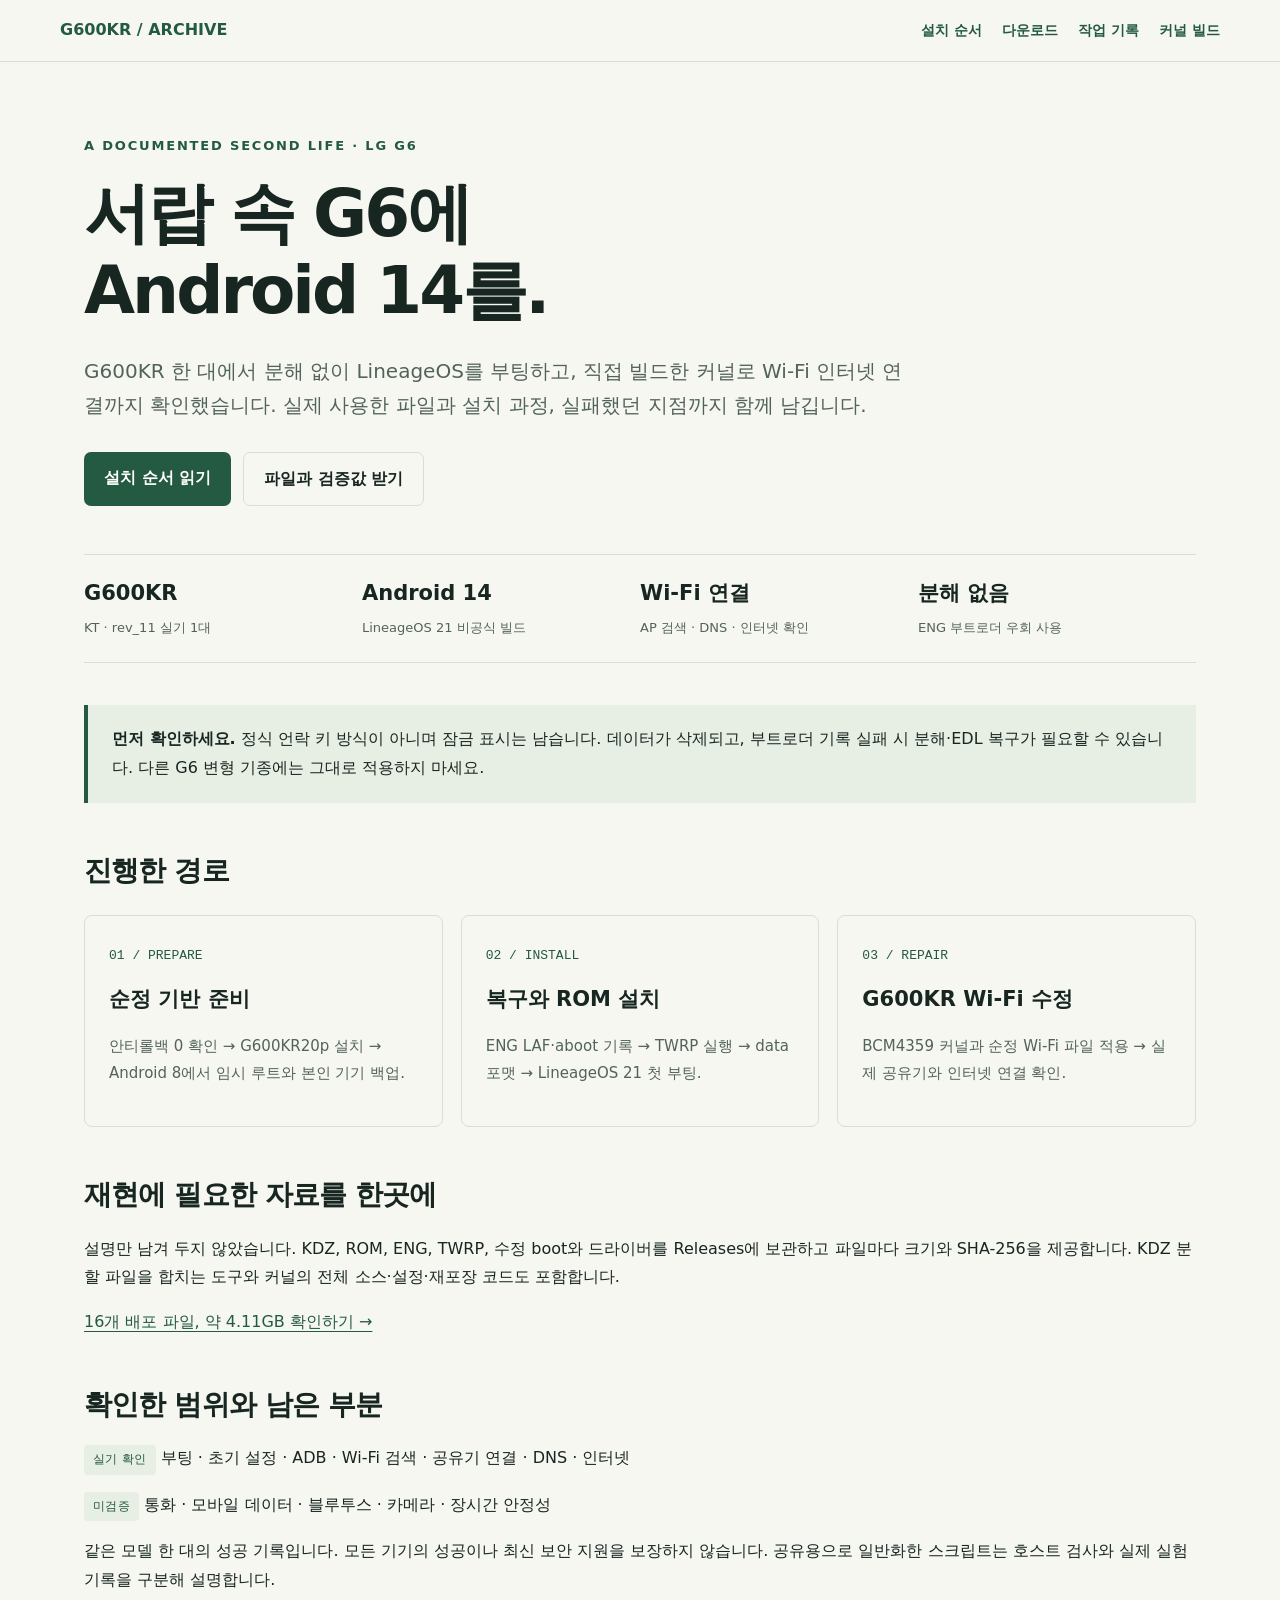
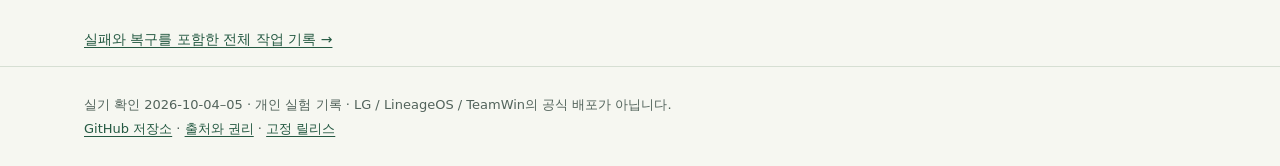
==== site/index.html @ 494d3f27 "Publish G600KR LineageOS 21 reproduction guide and verified tooling" ====
<!doctype html>
<html lang="ko"><head><meta charset="utf-8"><meta name="viewport" content="width=device-width, initial-scale=1"><meta name="description" content="LG G6 G600KR의 ENG 우회, TWRP, LineageOS 21과 BCM4359 Wi-Fi 수정 기록 및 검증된 파일 보존 자료."><meta name="color-scheme" content="light"><title>LG G6에 Android 14 · G600KR Archive</title><link rel="stylesheet" href="style.css"></head>
<body><a class="screenreader" href="#main">본문으로 이동</a><header><a href="index.html">G600KR / ARCHIVE</a><nav aria-label="주 메뉴"><a href="guide.html">설치 순서</a><a href="downloads.html">다운로드</a><a href="worklog.html">작업 기록</a><a href="kernel.html">커널 빌드</a></nav></header><main id="main" class="shell"><section class="hero"><div class="eyebrow">A documented second life · LG G6</div><h1>서랍 속 G6에<br>Android 14를.</h1><p class="lead">G600KR 한 대에서 분해 없이 LineageOS를 부팅하고, 직접 빌드한 커널로 Wi-Fi 인터넷 연결까지 확인했습니다. 실제 사용한 파일과 설치 과정, 실패했던 지점까지 함께 남깁니다.</p><div class="actions"><a class="button" href="guide.html">설치 순서 읽기</a><a class="button secondary" href="downloads.html">파일과 검증값 받기</a></div></section>
<section class="facts" aria-label="확인한 결과"><div class="fact"><strong>G600KR</strong><span>KT · rev_11 실기 1대</span></div><div class="fact"><strong>Android 14</strong><span>LineageOS 21 비공식 빌드</span></div><div class="fact"><strong>Wi-Fi 연결</strong><span>AP 검색 · DNS · 인터넷 확인</span></div><div class="fact"><strong>분해 없음</strong><span>ENG 부트로더 우회 사용</span></div></section>
<div class="note"><strong>먼저 확인하세요.</strong> 정식 언락 키 방식이 아니며 잠금 표시는 남습니다. 데이터가 삭제되고, 부트로더 기록 실패 시 분해·EDL 복구가 필요할 수 있습니다. 다른 G6 변형 기종에는 그대로 적용하지 마세요.</div>
<section><h2>진행한 경로</h2><div class="cards"><article class="card"><span class="number">01 / PREPARE</span><h3>순정 기반 준비</h3><p>안티롤백 0 확인 → G600KR20p 설치 → Android 8에서 임시 루트와 본인 기기 백업.</p></article><article class="card"><span class="number">02 / INSTALL</span><h3>복구와 ROM 설치</h3><p>ENG LAF·aboot 기록 → TWRP 실행 → data 포맷 → LineageOS 21 첫 부팅.</p></article><article class="card"><span class="number">03 / REPAIR</span><h3>G600KR Wi-Fi 수정</h3><p>BCM4359 커널과 순정 Wi-Fi 파일 적용 → 실제 공유기와 인터넷 연결 확인.</p></article></div></section>
<section><h2>재현에 필요한 자료를 한곳에</h2><p>설명만 남겨 두지 않았습니다. KDZ, ROM, ENG, TWRP, 수정 boot와 드라이버를 Releases에 보관하고 파일마다 크기와 SHA-256을 제공합니다. KDZ 분할 파일을 합치는 도구와 커널의 전체 소스·설정·재포장 코드도 포함합니다.</p><p><a href="downloads.html">16개 배포 파일, 약 4.11GB 확인하기 →</a></p></section>
<section><h2>확인한 범위와 남은 부분</h2><p><span class="status">실기 확인</span> 부팅 · 초기 설정 · ADB · Wi-Fi 검색 · 공유기 연결 · DNS · 인터넷</p><p><span class="status">미검증</span> 통화 · 모바일 데이터 · 블루투스 · 카메라 · 장시간 안정성</p><p>같은 모델 한 대의 성공 기록입니다. 모든 기기의 성공이나 최신 보안 지원을 보장하지 않습니다. 공유용으로 일반화한 스크립트는 호스트 검사와 실제 실험 기록을 구분해 설명합니다.</p><p class="back"><a href="worklog.html">실패와 복구를 포함한 전체 작업 기록 →</a></p></section></main><footer><div>실기 확인 2026-10-04–05 · 개인 실험 기록 · LG / LineageOS / TeamWin의 공식 배포가 아닙니다.<br><a href="https://github.com/sftblw-pages/lg-g6-g600kr">GitHub 저장소</a> · <a href="notice.html">출처와 권리</a> · <a href="https://github.com/sftblw-pages/lg-g6-g600kr/releases/tag/g600kr-2026-10-05">고정 릴리스</a></div></footer></body></html>
---- site/style.css ----
:root{color-scheme:light;--ink:#182622;--muted:#52635b;--paper:#f6f7f1;--line:#d6dfd3;--accent:#245942;--soft:#e7eee3}*{box-sizing:border-box}html{scroll-behavior:smooth;scroll-padding-top:2rem}body{margin:0;background:var(--paper);color:var(--ink);font:16px/1.8 system-ui,-apple-system,"Segoe UI","Noto Sans KR",sans-serif}a{color:var(--accent);text-underline-offset:.22em}a:hover{color:#113321}header{border-bottom:1px solid var(--line);padding:16px max(24px,calc((100% - 1160px)/2));display:flex;align-items:center;justify-content:space-between;gap:20px}header a{font-weight:700;text-decoration:none}header nav{display:flex;flex-wrap:wrap;gap:20px;font-size:14px}.shell{max-width:1160px;padding:0 24px;margin:auto}.hero{padding:72px 0 48px;max-width:880px}.eyebrow{font-size:13px;font-weight:750;letter-spacing:.14em;text-transform:uppercase;color:var(--accent)}h1{font-size:clamp(36px,6vw,66px);line-height:1.17;letter-spacing:-.045em;margin:18px 0 24px}h2{font-size:28px;line-height:1.4;margin:48px 0 20px;letter-spacing:-.03em}h3{font-size:21px;margin-top:30px}.lead{font-size:20px;line-height:1.7;color:var(--muted);max-width:820px}.actions{display:flex;gap:12px;flex-wrap:wrap;margin-top:30px}.button{display:inline-block;background:var(--accent);color:white;text-decoration:none;padding:12px 20px;border-radius:7px;font-weight:650}.button:hover{background:#173f2e;color:white}.button.secondary{background:transparent;border:1px solid var(--line);color:var(--ink)}.facts{display:grid;grid-template-columns:repeat(4,1fr);border-top:1px solid var(--line);border-bottom:1px solid var(--line);margin:0 0 42px}.fact{padding:20px 16px 20px 0}.fact strong{display:block;font-size:21px}.fact span{font-size:13px;color:var(--muted)}.note{background:var(--soft);border-left:4px solid var(--accent);padding:20px 24px;margin:26px 0}.layout{display:grid;grid-template-columns:190px minmax(0,1fr);gap:54px;padding-bottom:70px}.side{padding-top:8px}.side nav{position:sticky;top:24px;display:flex;flex-direction:column;gap:10px}.side a{font-size:14px;text-decoration:none}.article{min-width:0}.article>h1{font-size:36px;margin-top:0}.article p{margin:16px 0}.article li{margin:6px 0}pre{background:#15251e;color:#eaf2e8;padding:20px;border-radius:7px;overflow:auto;font:13px/1.65 ui-monospace,SFMono-Regular,Consolas,monospace;tab-size:4}code{font: .86em/1.6 ui-monospace,SFMono-Regular,Consolas,monospace;overflow-wrap:anywhere;background:#e7ebe2;padding:2px 4px;border-radius:3px}pre code{background:transparent;padding:0;white-space:pre;overflow-wrap:normal}table{width:100%;border-collapse:collapse;font-size:14px;margin:22px 0;display:block;overflow:auto}th,td{text-align:left;vertical-align:top;padding:13px 16px;border-bottom:1px solid var(--line);min-width:120px}th{background:var(--soft);font-weight:700}td:first-child{font-weight:600}.cards{display:grid;grid-template-columns:repeat(3,1fr);gap:18px;margin:25px 0}.card{border:1px solid var(--line);border-radius:8px;padding:24px}.card .number{font-family:ui-monospace,monospace;color:var(--accent);font-size:13px}.card h3{margin:12px 0}.card p{color:var(--muted);font-size:15px}.hash{font-size:12px}.downloads td:first-child{min-width:230px;max-width:420px;overflow-wrap:anywhere}.downloads td:nth-child(3){min-width:130px}footer{border-top:1px solid var(--line);padding:26px 24px;color:var(--muted);font-size:13px}footer>div{max-width:1112px;margin:auto}.toc{background:white;padding:20px 25px;border:1px solid var(--line);border-radius:8px;margin-bottom:28px}.toc ul{margin:6px 0;padding-left:20px}summary{cursor:pointer;font-weight:600}details{margin:12px 0}.status{display:inline-block;font-size:12px;letter-spacing:.03em;background:var(--soft);color:var(--accent);padding:4px 9px;border-radius:4px}.back{font-size:14px;margin-top:32px}.screenreader{position:absolute;left:-10000px}.screenreader:focus{left:12px;top:12px;background:white;padding:8px;z-index:5}@media(max-width:760px){header{align-items:flex-start;flex-direction:column;gap:10px}header nav{gap:15px}.hero{padding-top:42px}.lead{font-size:18px}.facts{grid-template-columns:repeat(2,1fr)}.cards{grid-template-columns:1fr}.layout{grid-template-columns:1fr;gap:20px}.side{padding:0}.side nav{position:static;flex-direction:row;flex-wrap:wrap;gap:14px;border-bottom:1px solid var(--line);padding-bottom:18px}.shell{padding:0 20px}.article>h1{font-size:30px}h2{font-size:24px}pre{margin-left:0;margin-right:0;padding:15px}.note{padding:16px}}
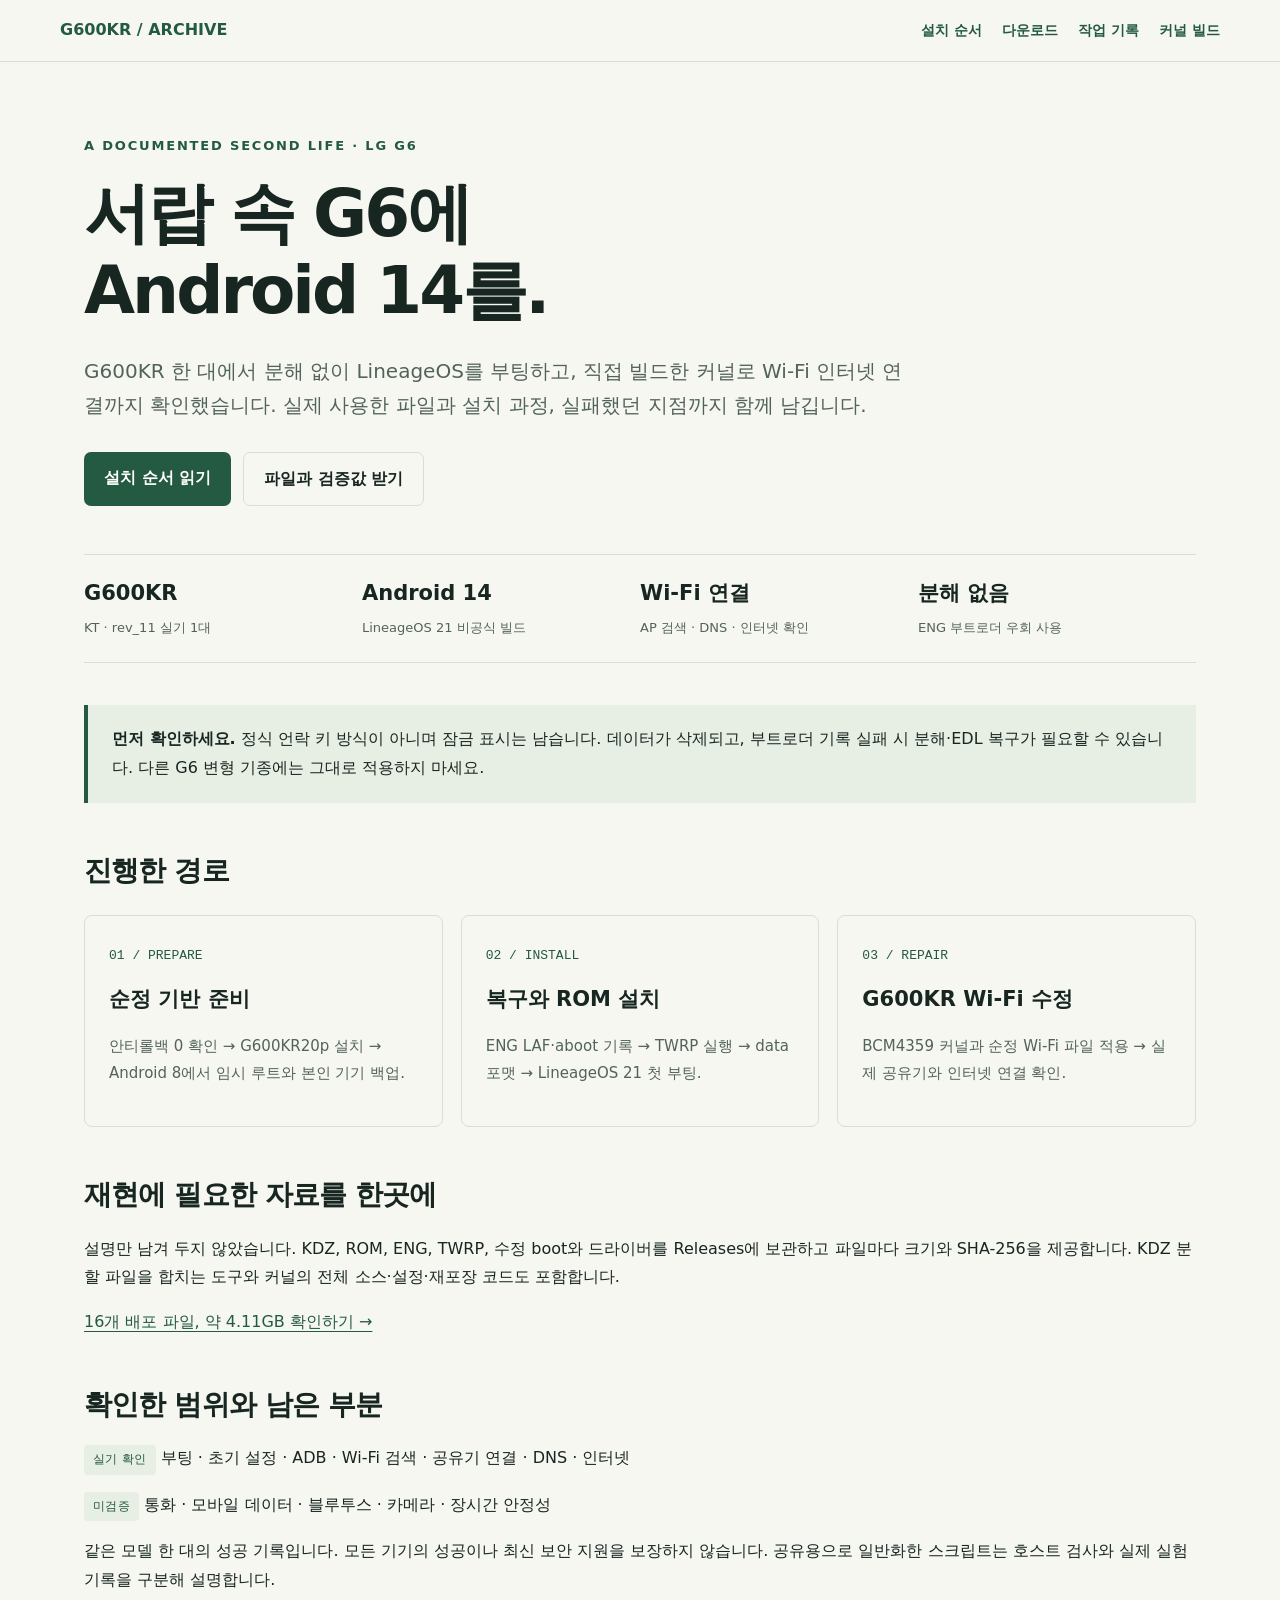
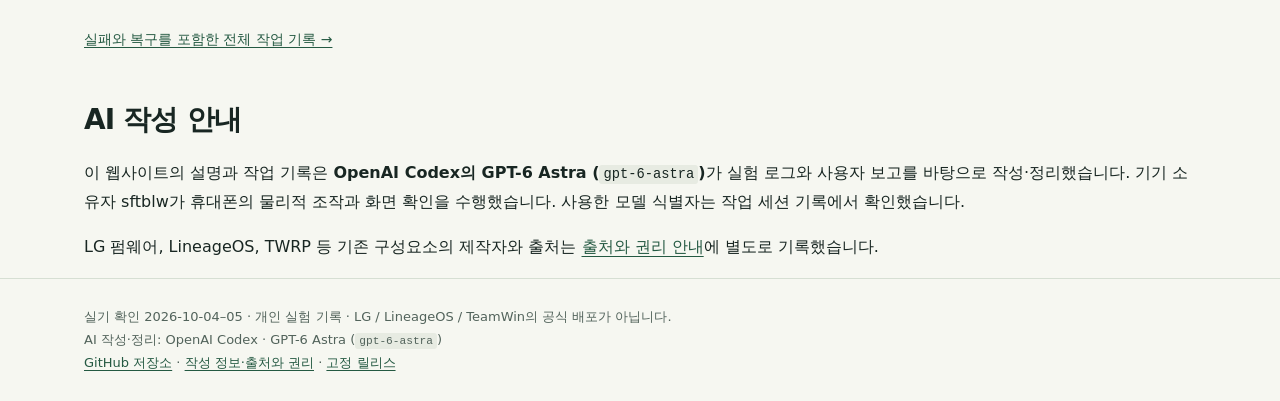
==== commit 7d32cb5d: "Document AI authorship and GPT-6 Astra model" ====
--- a/site/index.html
+++ b/site/index.html
@@ -5,4 +5,5 @@
 <div class="note"><strong>먼저 확인하세요.</strong> 정식 언락 키 방식이 아니며 잠금 표시는 남습니다. 데이터가 삭제되고, 부트로더 기록 실패 시 분해·EDL 복구가 필요할 수 있습니다. 다른 G6 변형 기종에는 그대로 적용하지 마세요.</div>
 <section><h2>진행한 경로</h2><div class="cards"><article class="card"><span class="number">01 / PREPARE</span><h3>순정 기반 준비</h3><p>안티롤백 0 확인 → G600KR20p 설치 → Android 8에서 임시 루트와 본인 기기 백업.</p></article><article class="card"><span class="number">02 / INSTALL</span><h3>복구와 ROM 설치</h3><p>ENG LAF·aboot 기록 → TWRP 실행 → data 포맷 → LineageOS 21 첫 부팅.</p></article><article class="card"><span class="number">03 / REPAIR</span><h3>G600KR Wi-Fi 수정</h3><p>BCM4359 커널과 순정 Wi-Fi 파일 적용 → 실제 공유기와 인터넷 연결 확인.</p></article></div></section>
 <section><h2>재현에 필요한 자료를 한곳에</h2><p>설명만 남겨 두지 않았습니다. KDZ, ROM, ENG, TWRP, 수정 boot와 드라이버를 Releases에 보관하고 파일마다 크기와 SHA-256을 제공합니다. KDZ 분할 파일을 합치는 도구와 커널의 전체 소스·설정·재포장 코드도 포함합니다.</p><p><a href="downloads.html">16개 배포 파일, 약 4.11GB 확인하기 →</a></p></section>
-<section><h2>확인한 범위와 남은 부분</h2><p><span class="status">실기 확인</span> 부팅 · 초기 설정 · ADB · Wi-Fi 검색 · 공유기 연결 · DNS · 인터넷</p><p><span class="status">미검증</span> 통화 · 모바일 데이터 · 블루투스 · 카메라 · 장시간 안정성</p><p>같은 모델 한 대의 성공 기록입니다. 모든 기기의 성공이나 최신 보안 지원을 보장하지 않습니다. 공유용으로 일반화한 스크립트는 호스트 검사와 실제 실험 기록을 구분해 설명합니다.</p><p class="back"><a href="worklog.html">실패와 복구를 포함한 전체 작업 기록 →</a></p></section></main><footer><div>실기 확인 2026-10-04–05 · 개인 실험 기록 · LG / LineageOS / TeamWin의 공식 배포가 아닙니다.<br><a href="https://github.com/sftblw-pages/lg-g6-g600kr">GitHub 저장소</a> · <a href="notice.html">출처와 권리</a> · <a href="https://github.com/sftblw-pages/lg-g6-g600kr/releases/tag/g600kr-2026-10-05">고정 릴리스</a></div></footer></body></html>+<section><h2>확인한 범위와 남은 부분</h2><p><span class="status">실기 확인</span> 부팅 · 초기 설정 · ADB · Wi-Fi 검색 · 공유기 연결 · DNS · 인터넷</p><p><span class="status">미검증</span> 통화 · 모바일 데이터 · 블루투스 · 카메라 · 장시간 안정성</p><p>같은 모델 한 대의 성공 기록입니다. 모든 기기의 성공이나 최신 보안 지원을 보장하지 않습니다. 공유용으로 일반화한 스크립트는 호스트 검사와 실제 실험 기록을 구분해 설명합니다.</p><p class="back"><a href="worklog.html">실패와 복구를 포함한 전체 작업 기록 →</a></p></section>
+<section><h2>AI 작성 안내</h2><p>이 웹사이트의 설명과 작업 기록은 <strong>OpenAI Codex의 GPT-6 Astra (<code>gpt-6-astra</code>)</strong>가 실험 로그와 사용자 보고를 바탕으로 작성·정리했습니다. 기기 소유자 sftblw가 휴대폰의 물리적 조작과 화면 확인을 수행했습니다. 사용한 모델 식별자는 작업 세션 기록에서 확인했습니다.</p><p>LG 펌웨어, LineageOS, TWRP 등 기존 구성요소의 제작자와 출처는 <a href="notice.html">출처와 권리 안내</a>에 별도로 기록했습니다.</p></section></main><footer><div>실기 확인 2026-10-04–05 · 개인 실험 기록 · LG / LineageOS / TeamWin의 공식 배포가 아닙니다.<br>AI 작성·정리: OpenAI Codex · GPT-6 Astra (<code>gpt-6-astra</code>)<br><a href="https://github.com/sftblw-pages/lg-g6-g600kr">GitHub 저장소</a> · <a href="notice.html">작성 정보·출처와 권리</a> · <a href="https://github.com/sftblw-pages/lg-g6-g600kr/releases/tag/g600kr-2026-10-05">고정 릴리스</a></div></footer></body></html>
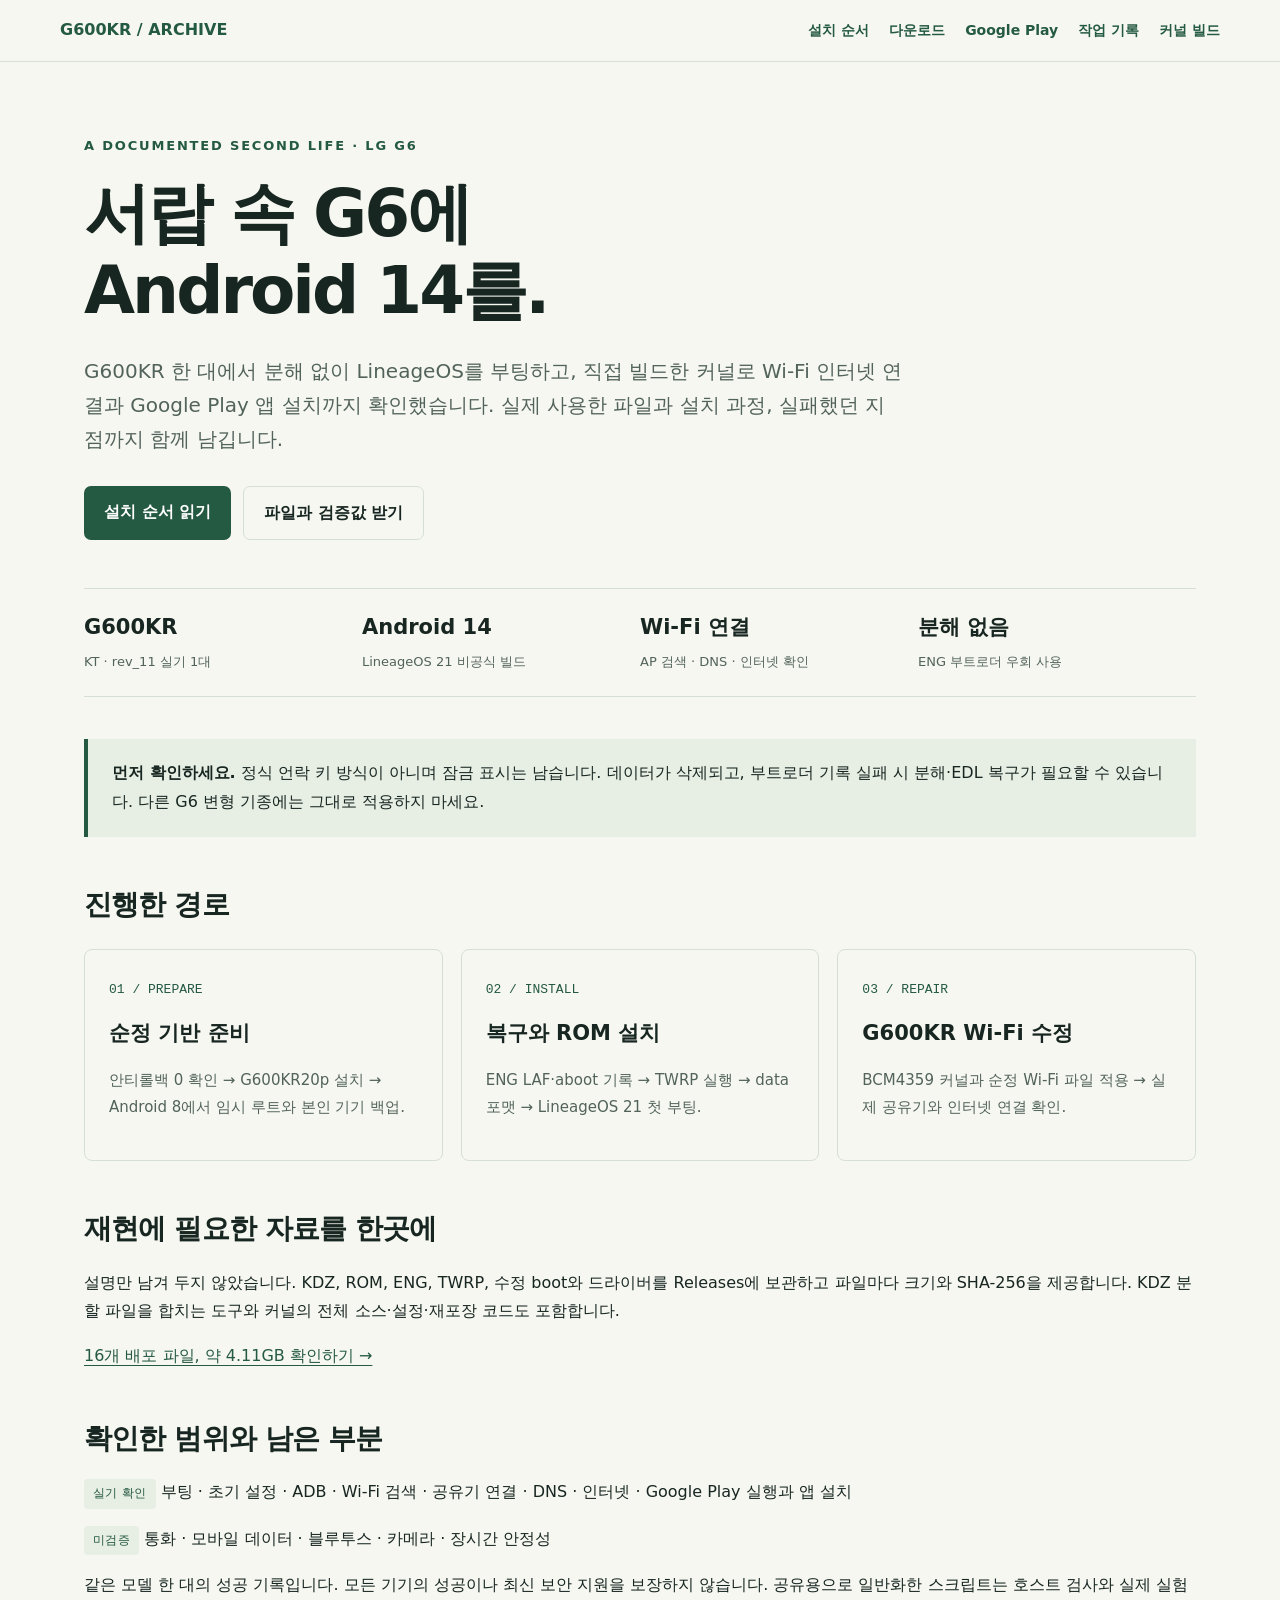
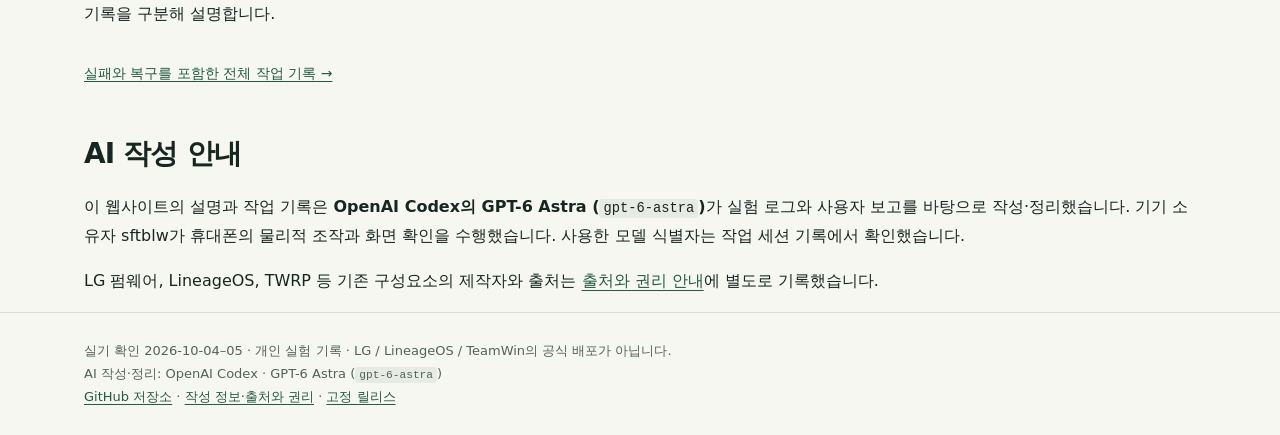
==== commit 27d5a8e8: "Publish verified Google Play installation and optional package archive [skip ci]" ====
--- a/site/index.html
+++ b/site/index.html
@@ -1,9 +1,9 @@
 <!doctype html>
 <html lang="ko"><head><meta charset="utf-8"><meta name="viewport" content="width=device-width, initial-scale=1"><meta name="description" content="LG G6 G600KR의 ENG 우회, TWRP, LineageOS 21과 BCM4359 Wi-Fi 수정 기록 및 검증된 파일 보존 자료."><meta name="color-scheme" content="light"><title>LG G6에 Android 14 · G600KR Archive</title><link rel="stylesheet" href="style.css"></head>
-<body><a class="screenreader" href="#main">본문으로 이동</a><header><a href="index.html">G600KR / ARCHIVE</a><nav aria-label="주 메뉴"><a href="guide.html">설치 순서</a><a href="downloads.html">다운로드</a><a href="worklog.html">작업 기록</a><a href="kernel.html">커널 빌드</a></nav></header><main id="main" class="shell"><section class="hero"><div class="eyebrow">A documented second life · LG G6</div><h1>서랍 속 G6에<br>Android 14를.</h1><p class="lead">G600KR 한 대에서 분해 없이 LineageOS를 부팅하고, 직접 빌드한 커널로 Wi-Fi 인터넷 연결까지 확인했습니다. 실제 사용한 파일과 설치 과정, 실패했던 지점까지 함께 남깁니다.</p><div class="actions"><a class="button" href="guide.html">설치 순서 읽기</a><a class="button secondary" href="downloads.html">파일과 검증값 받기</a></div></section>
+<body><a class="screenreader" href="#main">본문으로 이동</a><header><a href="index.html">G600KR / ARCHIVE</a><nav aria-label="주 메뉴"><a href="guide.html">설치 순서</a><a href="downloads.html">다운로드</a><a href="gapps.html">Google Play</a><a href="worklog.html">작업 기록</a><a href="kernel.html">커널 빌드</a></nav></header><main id="main" class="shell"><section class="hero"><div class="eyebrow">A documented second life · LG G6</div><h1>서랍 속 G6에<br>Android 14를.</h1><p class="lead">G600KR 한 대에서 분해 없이 LineageOS를 부팅하고, 직접 빌드한 커널로 Wi-Fi 인터넷 연결과 Google Play 앱 설치까지 확인했습니다. 실제 사용한 파일과 설치 과정, 실패했던 지점까지 함께 남깁니다.</p><div class="actions"><a class="button" href="guide.html">설치 순서 읽기</a><a class="button secondary" href="downloads.html">파일과 검증값 받기</a></div></section>
 <section class="facts" aria-label="확인한 결과"><div class="fact"><strong>G600KR</strong><span>KT · rev_11 실기 1대</span></div><div class="fact"><strong>Android 14</strong><span>LineageOS 21 비공식 빌드</span></div><div class="fact"><strong>Wi-Fi 연결</strong><span>AP 검색 · DNS · 인터넷 확인</span></div><div class="fact"><strong>분해 없음</strong><span>ENG 부트로더 우회 사용</span></div></section>
 <div class="note"><strong>먼저 확인하세요.</strong> 정식 언락 키 방식이 아니며 잠금 표시는 남습니다. 데이터가 삭제되고, 부트로더 기록 실패 시 분해·EDL 복구가 필요할 수 있습니다. 다른 G6 변형 기종에는 그대로 적용하지 마세요.</div>
 <section><h2>진행한 경로</h2><div class="cards"><article class="card"><span class="number">01 / PREPARE</span><h3>순정 기반 준비</h3><p>안티롤백 0 확인 → G600KR20p 설치 → Android 8에서 임시 루트와 본인 기기 백업.</p></article><article class="card"><span class="number">02 / INSTALL</span><h3>복구와 ROM 설치</h3><p>ENG LAF·aboot 기록 → TWRP 실행 → data 포맷 → LineageOS 21 첫 부팅.</p></article><article class="card"><span class="number">03 / REPAIR</span><h3>G600KR Wi-Fi 수정</h3><p>BCM4359 커널과 순정 Wi-Fi 파일 적용 → 실제 공유기와 인터넷 연결 확인.</p></article></div></section>
 <section><h2>재현에 필요한 자료를 한곳에</h2><p>설명만 남겨 두지 않았습니다. KDZ, ROM, ENG, TWRP, 수정 boot와 드라이버를 Releases에 보관하고 파일마다 크기와 SHA-256을 제공합니다. KDZ 분할 파일을 합치는 도구와 커널의 전체 소스·설정·재포장 코드도 포함합니다.</p><p><a href="downloads.html">16개 배포 파일, 약 4.11GB 확인하기 →</a></p></section>
-<section><h2>확인한 범위와 남은 부분</h2><p><span class="status">실기 확인</span> 부팅 · 초기 설정 · ADB · Wi-Fi 검색 · 공유기 연결 · DNS · 인터넷</p><p><span class="status">미검증</span> 통화 · 모바일 데이터 · 블루투스 · 카메라 · 장시간 안정성</p><p>같은 모델 한 대의 성공 기록입니다. 모든 기기의 성공이나 최신 보안 지원을 보장하지 않습니다. 공유용으로 일반화한 스크립트는 호스트 검사와 실제 실험 기록을 구분해 설명합니다.</p><p class="back"><a href="worklog.html">실패와 복구를 포함한 전체 작업 기록 →</a></p></section>
+<section><h2>확인한 범위와 남은 부분</h2><p><span class="status">실기 확인</span> 부팅 · 초기 설정 · ADB · Wi-Fi 검색 · 공유기 연결 · DNS · 인터넷 · Google Play 실행과 앱 설치</p><p><span class="status">미검증</span> 통화 · 모바일 데이터 · 블루투스 · 카메라 · 장시간 안정성</p><p>같은 모델 한 대의 성공 기록입니다. 모든 기기의 성공이나 최신 보안 지원을 보장하지 않습니다. 공유용으로 일반화한 스크립트는 호스트 검사와 실제 실험 기록을 구분해 설명합니다.</p><p class="back"><a href="worklog.html">실패와 복구를 포함한 전체 작업 기록 →</a></p></section>
 <section><h2>AI 작성 안내</h2><p>이 웹사이트의 설명과 작업 기록은 <strong>OpenAI Codex의 GPT-6 Astra (<code>gpt-6-astra</code>)</strong>가 실험 로그와 사용자 보고를 바탕으로 작성·정리했습니다. 기기 소유자 sftblw가 휴대폰의 물리적 조작과 화면 확인을 수행했습니다. 사용한 모델 식별자는 작업 세션 기록에서 확인했습니다.</p><p>LG 펌웨어, LineageOS, TWRP 등 기존 구성요소의 제작자와 출처는 <a href="notice.html">출처와 권리 안내</a>에 별도로 기록했습니다.</p></section></main><footer><div>실기 확인 2026-10-04–05 · 개인 실험 기록 · LG / LineageOS / TeamWin의 공식 배포가 아닙니다.<br>AI 작성·정리: OpenAI Codex · GPT-6 Astra (<code>gpt-6-astra</code>)<br><a href="https://github.com/sftblw-pages/lg-g6-g600kr">GitHub 저장소</a> · <a href="notice.html">작성 정보·출처와 권리</a> · <a href="https://github.com/sftblw-pages/lg-g6-g600kr/releases/tag/g600kr-2026-10-05">고정 릴리스</a></div></footer></body></html>
